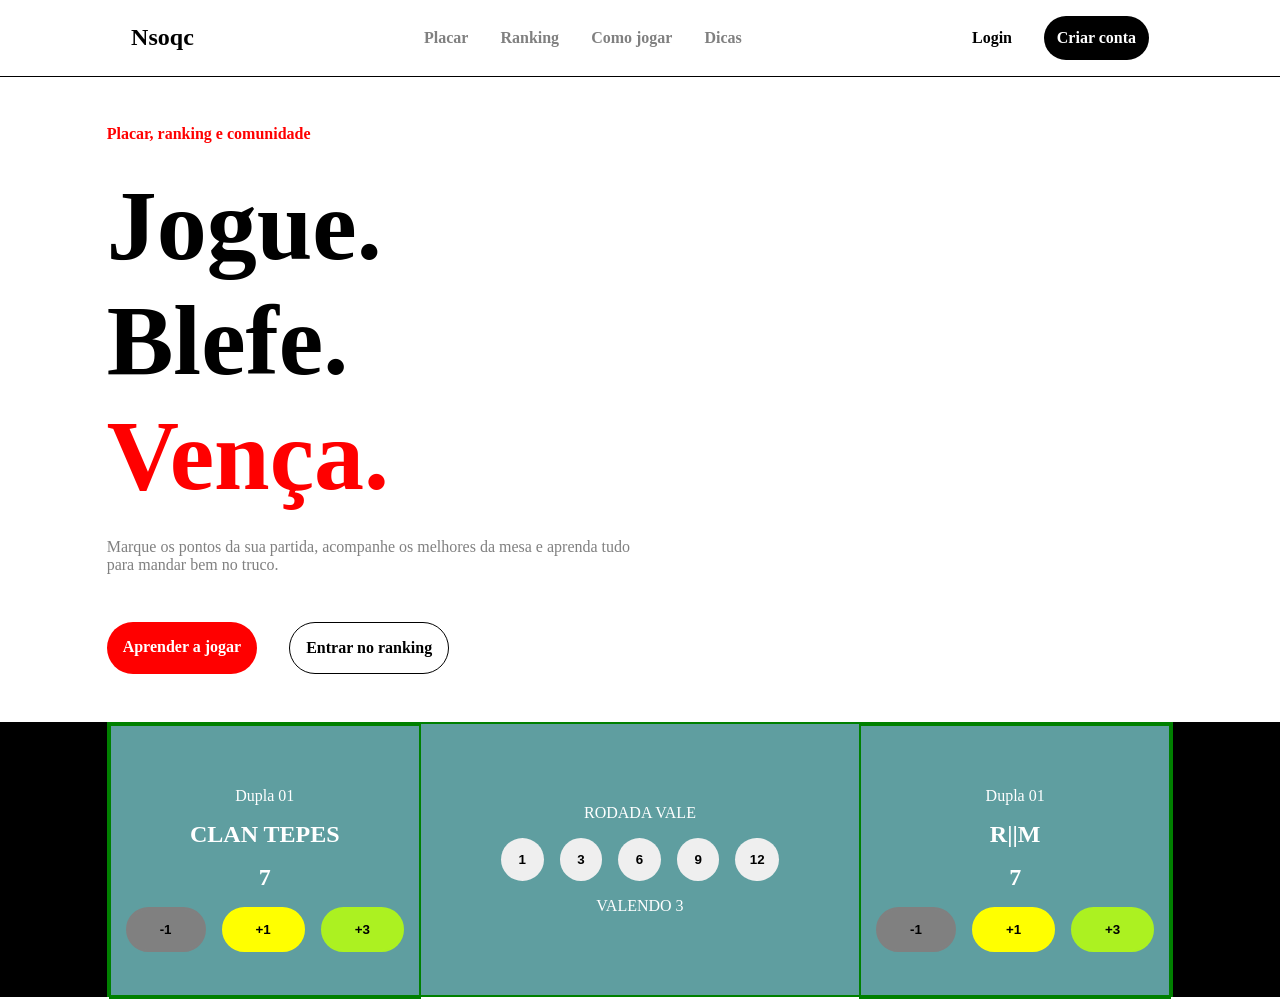
==== SIte/index.html @ 5f0de97d "Começo da criação do placar" ====
<!DOCTYPE html>
<html lang="ptBR">
<head>
    <meta charset="UTF-8">
    <meta name="viewport" content="width=device-width, initial-scale=1.0">
    <link rel="stylesheet" href="./style.css">
    <title>Nsoqc</title>
</head>
<body>
    
    <header>
        <div id="logoNome">
            <img src="" alt="">
            <h2>Nsoqc</h4>
        </div>

        
        <nav id="navbar">
            <a href="">Placar</a>
            <a href="">Ranking</a>
            <a href="">Como jogar</a>
            <a href="">Dicas</a>
         </nav>
        

        <div id="botao">
            <a id='login' href="">Login</a>
            <a id='cadastrase'href="">Criar conta</a>

        </div>


    </header>

    <main>

        <section id="inicio">

            <div id="inicio_card">

                <p id="blefa"> Placar, ranking e comunidade</p>
                <h1>Jogue. <br>
                Blefe. <span>Vença.</span> </h1>
                <p id="texto_inicio">Marque os pontos da sua partida, acompanhe os melhores da mesa e aprenda tudo para mandar bem no truco.</p>
                
            </div>

            <div id="botao_inicio">

                <a href="" id="apreda">Aprender a jogar</a>
                <a href="" id="entrar">Entrar no ranking</a>

            </div>

        </section>

        <section id="placar">

            <div id="placar_placar">

                <div class="card"> 

                    <img src="" alt="">
                    <p>Dupla 01</p>
                    <h1>CLAN TEPES</h1>
                    <h1>7</h1>
                    <div class="placar_botao">
                        <button class="menosUm">-1</button>
                        <button class="maisUm">+1</button>
                        <button class="truco">+3</button> 
                    </div>
                </div>

                <div id="rodada">

                    <p>RODADA VALE</p>

                    <div id="valendo" class="placar_botao">

                        <button class="valendo">1</button>
                        <button class="valendo">3</button>
                        <button class="valendo">6</button>
                        <button class="valendo">9</button>
                        <button id="doze">12</button>
                    </div>

                    <p>VALENDO 3</p> 
                    <!-- tem que mudar dinamicamente -->
                </div>


                <div class="card">
                    <img src="" alt="">
                    <p>Dupla 01</p>
                    <h1>R||M</h1>
                    <h1>7</h1>
                    <div class="placar_botao">
                        <button class="menosUm">-1</button>
                        <button class="maisUm">+1</button>
                        <button class="truco">+3</button> 
                        <!-- muda com forme o valor da partida -->
                    </div>
                </div>

            </div>

        </section>

    </main>

</body>
</html>
---- SIte/style.css ----
*{
    margin: 0;
    padding: 0;
    text-decoration: none;
    border: none;
}

body{
    display: grid;
    grid-template-columns: 0.2fr 2fr 0.2fr;
    grid-template-rows: auto; 
}

header{
    box-sizing: border-box;
    border-bottom: 1px solid #000000;
    display: flex;
    align-items: center;
    justify-content: space-around;
    padding: 1pc;
    grid-column: 1/4;
    grid-row: 1;
    margin-bottom: 3pc;

}

#logoNome{
    display: flex;
    align-items: center;
}

#navbar{
    display: flex;
    align-items: center;
    gap: 2pc;
}

#navbar a{
    text-decoration: none;
    color: grey;
    font-weight: bold;

}

#navbar a::placeholder{
    text-decoration: none;
    color: red;
    font-weight: bold;

}

#botao{
    display: flex;
    align-items: center;
    gap: 2pc;
}

#login{
    font-weight: bold;
    text-decoration: none;
    color: black;
}

#cadastrase{
    background-color: black;
    text-decoration: none;
    color: white;
    font-weight: bold;
    padding: 0.8pc;
    border-radius: 2pc;
}





main{
    grid-column: 1/4;
    display: grid;
    grid-template-columns: 0.2fr 2fr 0.2fr;
    grid-template-rows: auto; 
}

#inicio{
    grid-column: 2;
    display: grid;
    grid-template-columns: 1fr 1fr;
}

#blefa{

    color: red;
    font-weight: bold;

}
#inicio_card{
    display: flex;
    flex-direction: column;
    gap: 25px;
    grid-column: 1;
}
#inicio_card h1{
    font-size: 100px;
}

#inicio_card span{
    color: red;
}

#texto_inicio{
    color: grey;
}



#botao_inicio{
    margin-top: 3pc;
    display: flex;
    gap: 2pc;
    grid-column: 1;
}
#apreda{

    background-color: red;
    color: white;
    padding: 1pc;
    border-radius: 2pc;
    font-weight: bold;
}

#entrar{
    color: #000000;
    padding: 1pc;
    border-radius: 2pc;
    font-weight: bold;
    border: 1px solid #000000;
}







#placar{
    background-color: #000000;
    grid-column: 1/4;
    color: white;
    margin-top: 3pc;
    display: grid;
    grid-template-columns: 0.2fr 2fr 0.2fr;
    grid-template-rows: auto; 

}

#placar_placar{
    grid-column: 2;
    background-color:cadetblue;
    display: flex;

    border: 2px solid green;

}

.card{
    width: 100%;
    height: 100%;

    display: flex;
    flex-direction: column;
    align-items: center;
    justify-content: center;
    gap: 1pc;

    border: 2px solid green;

   
}

#rodada{

    margin: 5pc;
    display: flex;
    flex-direction: column;
    align-items: center;
    gap: 1pc;

}   
.valendo{
    padding: 0.7pc 1.1pc;
    border-radius: 3pc;
}
#doze{
     padding: 0.9pc 0.9pc;
     border-radius: 3pc;
}



.placar_botao button{
    cursor: pointer;
    font-weight: bold;

}
.placar_botao{
    display: flex;
    gap: 1pc;
}
.menosUm{
    padding: 0.8pc 2pc;
    border: 2px solid grey;
    background-color: grey;
    border-radius: 2pc;
    cursor: pointer;
}

.maisUm{
    padding: 0.8pc 2pc;
    border: 2px solid yellow;
    background-color: yellow;
    border-radius: 2pc;
    cursor: pointer;
}
.truco{
    padding: 0.8pc 2pc;
    border: 2px solid rgb(172, 241, 33);
    background-color: rgb(172, 241, 33);
    border-radius: 2pc;
    cursor: pointer;
}
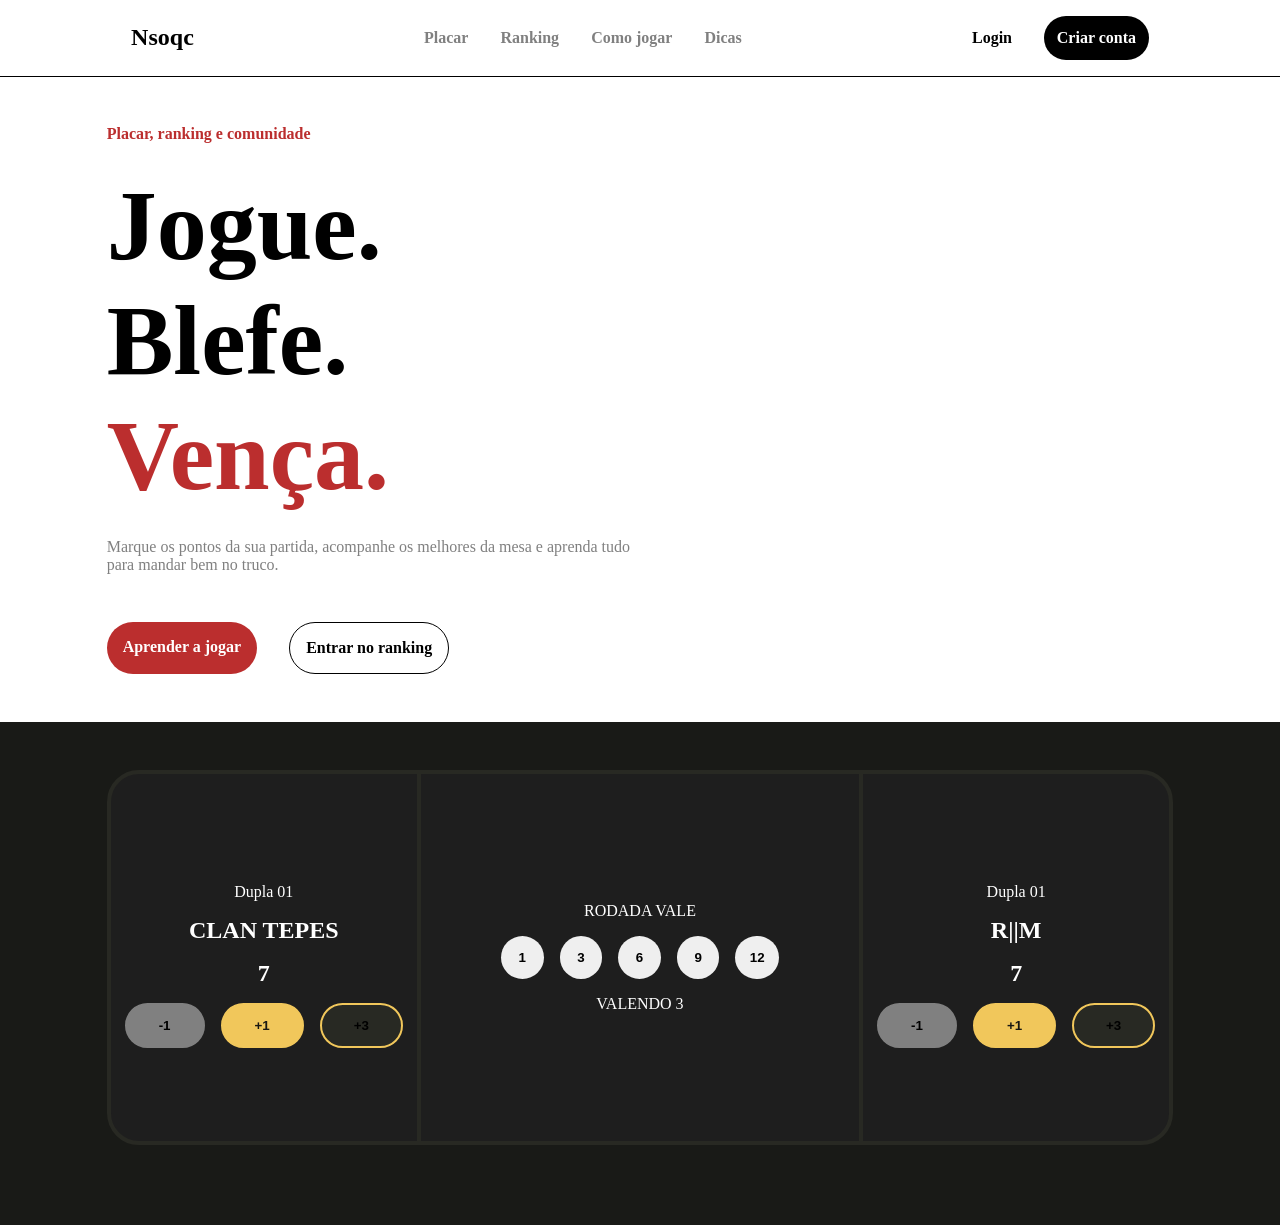
==== commit f5747f97: "Atualização das cores do placar" ====
--- a/SIte/index.html
+++ b/SIte/index.html
@@ -58,7 +58,7 @@
 
             <div id="placar_placar">
 
-                <div class="card"> 
+                <div class="card" id="borda_direita"> 
 
                     <img src="" alt="">
                     <p>Dupla 01</p>
@@ -89,7 +89,7 @@
                 </div>
 
 
-                <div class="card">
+                <div class="card" id="borda_esquerda">
                     <img src="" alt="">
                     <p>Dupla 01</p>
                     <h1>R||M</h1>
--- a/SIte/style.css
+++ b/SIte/style.css
@@ -1,3 +1,44 @@
+/* CORES
+
+
+#1B1B1B fundo do placar
+#1E1E1E fundo 2
+RGB: (226, 179, 63) amarelo
+#bb2e2e vermelho
+
+#E2B33F amarelo escuto 
+(235, 190, 80) borda 
+
+
+Paleta completa
+Cor	RGB	Uso
+#f2eee4	rgb(242, 238, 228)	Fundo principal, cabeçalho e seção de dicas
+#bb2e2e	rgb(187, 46, 46)	Vermelho principal da marca, CTAs, títulos de apoio, destaques, ícones e bloco das manilhas
+#791f1f	rgb(121, 31, 31)	Bordas e sombras escuras dos botões vermelhos e carta da marca
+#e74c3c	rgb(231, 76, 60)	Naipe vermelho no placar
+
+#f1c75b	rgb(241, 199, 91)	Amarelo principal: botão +1, rodada ativa, selos, ícones e links de destaque
+#ffda73	rgb(255, 218, 115)	Hover do botão amarelo +1
+#191812	rgb(25, 24, 18)	Texto escuro do botão amarelo +1
+
+#1b1a17	rgb(27, 26, 23)	Texto principal, botões escuros, carta preta e painel autenticado
+
+#191a17	rgb(25, 26, 23)	Fundo da seção do placar e rodapé
+#22231f	rgb(34, 35, 31)	Fundo interno do painel do placar
+
+#282923	rgb(40, 41, 35)	Carta escura da marca sobre fundos escuros
+#12120f	rgb(18, 18, 15)	Overlay do modal de autenticação, usado com 75% de opacidade
+#0b0d0a	rgb(11, 13, 10)	Fundo raiz da página
+#f8f5ed	rgb(248, 245, 237)	Modal, tabela do ranking, cards de dicas e carta clara da marca
+#eee9de	rgb(238, 233, 222)	Cards da seção “Como jogar”
+#eadccf	rgb(234, 220, 207)	Aviso do ranking para visitantes
+#ded6c5	rgb(222, 214, 197)	Fundo da seção “Como jogar”
+#ffffff	rgb(255, 255, 255)	Textos sobre fundos escuros, bordas das cartas e superfícies translúcidas
+#000000	rgb(0, 0, 0)	Textos/bordas translúcidos, sombras e textura pontilhada do hero
+transparent	—	Espaço transparente da textura radial do hero
+*/
+
+
 *{
     margin: 0;
     padding: 0;
@@ -89,7 +130,7 @@
 
 #blefa{
 
-    color: red;
+    color: #bb2e2e;
     font-weight: bold;
 
 }
@@ -104,7 +145,7 @@
 }
 
 #inicio_card span{
-    color: red;
+    color: #bb2e2e;
 }
 
 #texto_inicio{
@@ -121,7 +162,7 @@
 }
 #apreda{
 
-    background-color: red;
+    background-color: #bb2e2e;
     color: white;
     padding: 1pc;
     border-radius: 2pc;
@@ -143,7 +184,7 @@
 
 
 #placar{
-    background-color: #000000;
+    background-color: #191a17;
     grid-column: 1/4;
     color: white;
     margin-top: 3pc;
@@ -155,16 +196,19 @@
 
 #placar_placar{
     grid-column: 2;
-    background-color:cadetblue;
-    display: flex;
-
-    border: 2px solid green;
+    background-color:#1E1E1E;
+    display: flex;
+
+    margin: 3pc 0 5pc 0;
+
+    border: 4px solid #282923;
+    border-radius: 2pc;
 
 }
 
 .card{
     width: 100%;
-    height: 100%;
+    padding: 3pc 0;
 
     display: flex;
     flex-direction: column;
@@ -172,9 +216,18 @@
     justify-content: center;
     gap: 1pc;
 
-    border: 2px solid green;
-
-   
+
+    
+}
+#borda_esquerda{
+    border-left: 4px solid #282923;
+    
+
+}
+#borda_direita{
+    border-right: 4px solid #282923;
+
+
 }
 
 #rodada{
@@ -184,6 +237,7 @@
     flex-direction: column;
     align-items: center;
     gap: 1pc;
+    padding: 3pc 0;
 
 }   
 .valendo{
@@ -216,15 +270,17 @@
 
 .maisUm{
     padding: 0.8pc 2pc;
-    border: 2px solid yellow;
-    background-color: yellow;
-    border-radius: 2pc;
-    cursor: pointer;
+    border: 2px solid #f1c75b;
+    background-color: #f1c75b;
+    border-radius: 2pc;
+    cursor: pointer;
+    color: #191812;
 }
 .truco{
     padding: 0.8pc 2pc;
-    border: 2px solid rgb(172, 241, 33);
-    background-color: rgb(172, 241, 33);
-    border-radius: 2pc;
-    cursor: pointer;
+    border: 2px solid #f1c75b;
+    background-color: #282923;
+    border-radius: 2pc;
+    cursor: pointer;
+
 }
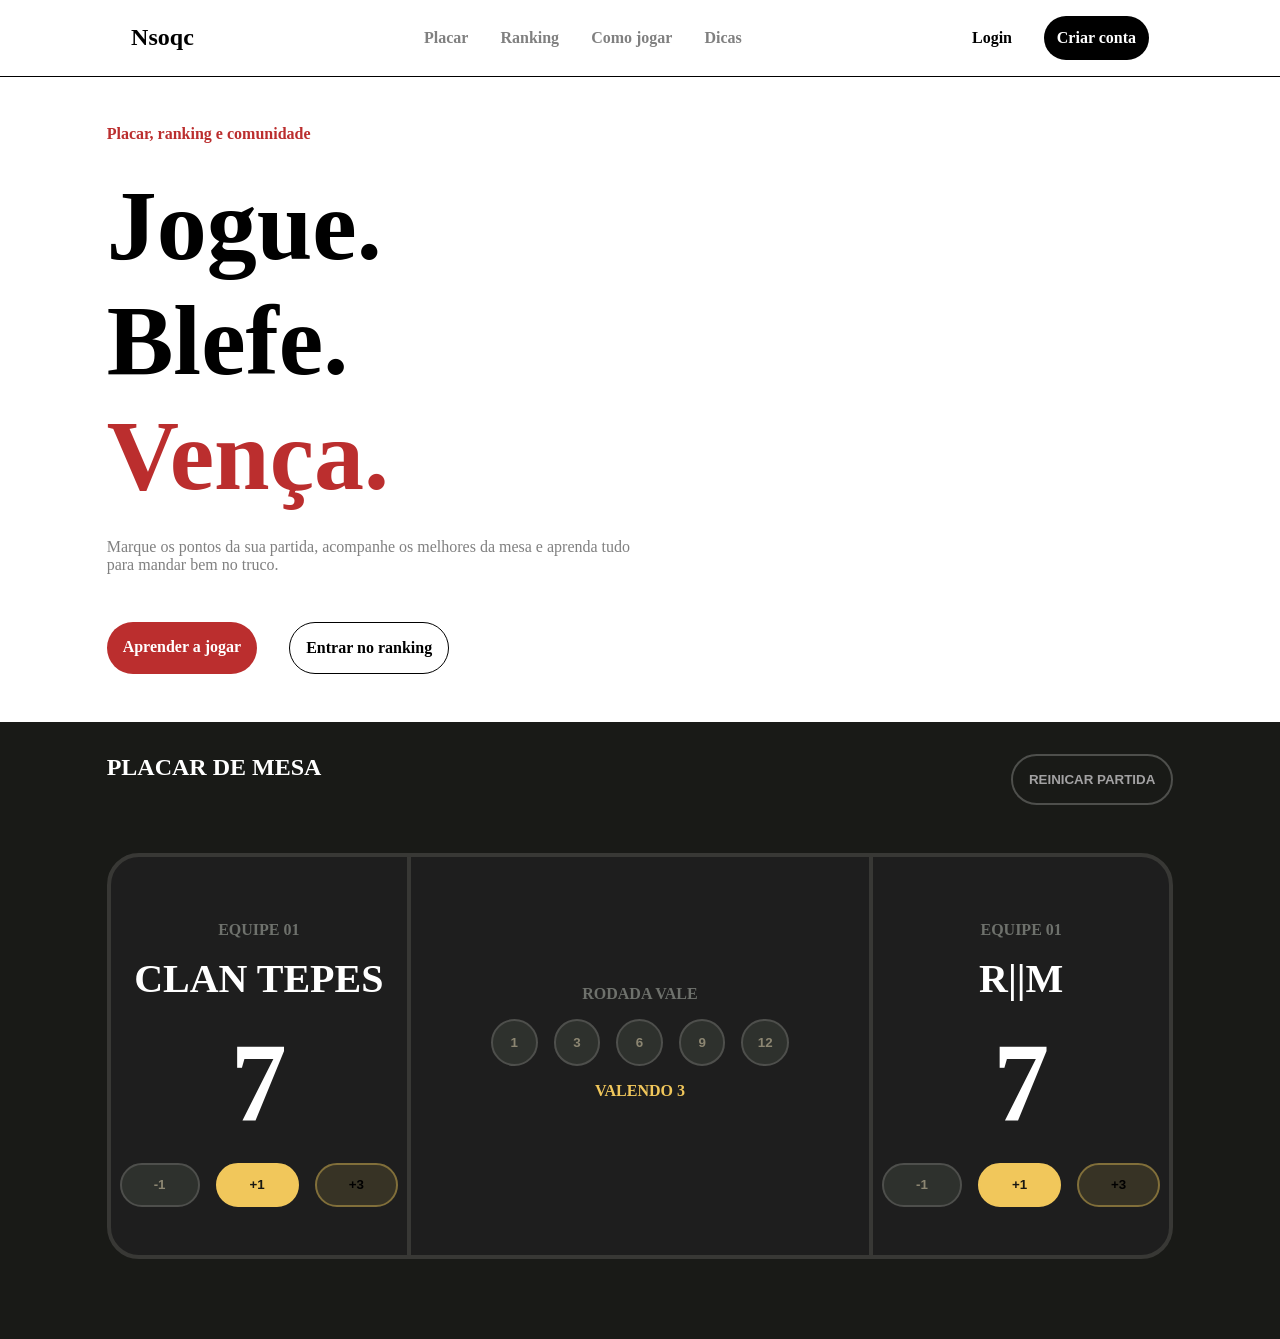
==== commit c2d7e1f4: "Atualização - placar, var cores" ====
--- a/SIte/index.html
+++ b/SIte/index.html
@@ -56,14 +56,18 @@
 
         <section id="placar">
 
+            <div id="titulo_placar">
+                <h1>PLACAR DE MESA</h1>
+                <button>REINICAR PARTIDA</button>
+            </div>
             <div id="placar_placar">
 
                 <div class="card" id="borda_direita"> 
 
                     <img src="" alt="">
-                    <p>Dupla 01</p>
-                    <h1>CLAN TEPES</h1>
-                    <h1>7</h1>
+                    <p class="dupla">EQUIPE 01</p>
+                    <h1 class="nome_equipe">CLAN TEPES</h1>
+                    <h1 class="ponto">7</h1>
                     <div class="placar_botao">
                         <button class="menosUm">-1</button>
                         <button class="maisUm">+1</button>
@@ -73,7 +77,7 @@
 
                 <div id="rodada">
 
-                    <p>RODADA VALE</p>
+                    <p class="dupla"> RODADA VALE</p>
 
                     <div id="valendo" class="placar_botao">
 
@@ -84,16 +88,16 @@
                         <button id="doze">12</button>
                     </div>
 
-                    <p>VALENDO 3</p> 
+                    <p class="partida_valendo">VALENDO 3</p> 
                     <!-- tem que mudar dinamicamente -->
                 </div>
 
 
                 <div class="card" id="borda_esquerda">
                     <img src="" alt="">
-                    <p>Dupla 01</p>
-                    <h1>R||M</h1>
-                    <h1>7</h1>
+                    <p class="dupla">EQUIPE 01</p>
+                    <h1 class="nome_equipe">R||M</h1>
+                    <h1 class="ponto">7</h1>
                     <div class="placar_botao">
                         <button class="menosUm">-1</button>
                         <button class="maisUm">+1</button>
--- a/SIte/style.css
+++ b/SIte/style.css
@@ -37,13 +37,27 @@
 #000000	rgb(0, 0, 0)	Textos/bordas translúcidos, sombras e textura pontilhada do hero
 transparent	—	Espaço transparente da textura radial do hero
 */
-
+:root{
+    --preto: #000000;
+    --vermelho :#bb2e2e ;
+    --amarelo: #f1c75b; 
+    --borda_placar: #383835;
+
+    --bt_menosUm: #2e312d;
+    --borda_btMeno: #4e4f4c;
+    --botao_truco:  #373325; 
+    --borda_bttruco: #816f3a;
+    --cor_bt: #8c8672;
+
+    --cor_subTitulo: #6e716c;
+}
 
 *{
     margin: 0;
     padding: 0;
     text-decoration: none;
     border: none;
+    
 }
 
 body{
@@ -51,10 +65,13 @@
     grid-template-columns: 0.2fr 2fr 0.2fr;
     grid-template-rows: auto; 
 }
+button{
+    cursor: pointer;
+}
 
 header{
     box-sizing: border-box;
-    border-bottom: 1px solid #000000;
+    border-bottom: 1px solid var(--preto);
     display: flex;
     align-items: center;
     justify-content: space-around;
@@ -85,7 +102,7 @@
 
 #navbar a::placeholder{
     text-decoration: none;
-    color: red;
+    color: var(--vermelho);
     font-weight: bold;
 
 }
@@ -99,11 +116,11 @@
 #login{
     font-weight: bold;
     text-decoration: none;
-    color: black;
+    color: var(--preto);
 }
 
 #cadastrase{
-    background-color: black;
+    background-color: var(--preto);
     text-decoration: none;
     color: white;
     font-weight: bold;
@@ -130,7 +147,7 @@
 
 #blefa{
 
-    color: #bb2e2e;
+    color: var(--vermelho);
     font-weight: bold;
 
 }
@@ -145,7 +162,7 @@
 }
 
 #inicio_card span{
-    color: #bb2e2e;
+    color: var(--vermelho);
 }
 
 #texto_inicio{
@@ -162,7 +179,7 @@
 }
 #apreda{
 
-    background-color: #bb2e2e;
+    background-color: var(--vermelho);
     color: white;
     padding: 1pc;
     border-radius: 2pc;
@@ -170,13 +187,12 @@
 }
 
 #entrar{
-    color: #000000;
+    color: var(--preto);
     padding: 1pc;
     border-radius: 2pc;
     font-weight: bold;
-    border: 1px solid #000000;
-}
-
+    border: 1px solid var(--preto);
+}
 
 
 
@@ -191,7 +207,22 @@
     display: grid;
     grid-template-columns: 0.2fr 2fr 0.2fr;
     grid-template-rows: auto; 
-
+    
+}
+#titulo_placar{
+    grid-column: 2;
+    display: flex;
+    justify-content: space-between;
+    margin-top: 2pc;
+
+}
+#titulo_placar button{
+    background-color: #191a17;
+    border: 2px solid var(--borda_btMeno);
+    color: #a3a2a3;
+    font-weight: bold;
+    padding:  1pc;
+    border-radius: 2pc;
 }
 
 #placar_placar{
@@ -201,7 +232,7 @@
 
     margin: 3pc 0 5pc 0;
 
-    border: 4px solid #282923;
+    border: 4px solid var(--borda_placar);
     border-radius: 2pc;
 
 }
@@ -220,12 +251,12 @@
     
 }
 #borda_esquerda{
-    border-left: 4px solid #282923;
+    border-left: 4px solid var(--borda_placar);
     
 
 }
 #borda_direita{
-    border-right: 4px solid #282923;
+    border-right: 4px solid var(--borda_placar);
 
 
 }
@@ -243,6 +274,13 @@
 .valendo{
     padding: 0.7pc 1.1pc;
     border-radius: 3pc;
+
+
+}
+#valendo button{
+    background-color: var(--bt_menosUm);
+    border: 2px solid var(--borda_btMeno);
+    color: var(--cor_bt);
 }
 #doze{
      padding: 0.9pc 0.9pc;
@@ -252,7 +290,6 @@
 
 
 .placar_botao button{
-    cursor: pointer;
     font-weight: bold;
 
 }
@@ -262,25 +299,41 @@
 }
 .menosUm{
     padding: 0.8pc 2pc;
-    border: 2px solid grey;
-    background-color: grey;
-    border-radius: 2pc;
-    cursor: pointer;
+    border: 2px solid var(--borda_btMeno);
+    background-color: var(--bt_menosUm);
+    border-radius: 2pc;
+    color: var(--cor_bt);
+    font-weight: bold;
 }
 
 .maisUm{
     padding: 0.8pc 2pc;
-    border: 2px solid #f1c75b;
-    background-color: #f1c75b;
-    border-radius: 2pc;
-    cursor: pointer;
+    border: 2px solid var(--amarelo);
+    background-color: var(--amarelo);
+    border-radius: 2pc;
     color: #191812;
 }
 .truco{
     padding: 0.8pc 2pc;
-    border: 2px solid #f1c75b;
-    background-color: #282923;
-    border-radius: 2pc;
-    cursor: pointer;
-
+    border: 2px solid var(--borda_bttruco);
+    background-color: var(--botao_truco);
+    border-radius: 2pc;
+    color: var();
+}
+
+.dupla{
+    color: var(--cor_subTitulo);
+    font-weight: bold;
+}
+.nome_equipe{
+    font-size: 2.5pc;
+}
+.ponto{
+    font-size: 7pc;
+
+}
+
+.partida_valendo{
+    color: var(--amarelo);
+    font-weight: bold;
 }
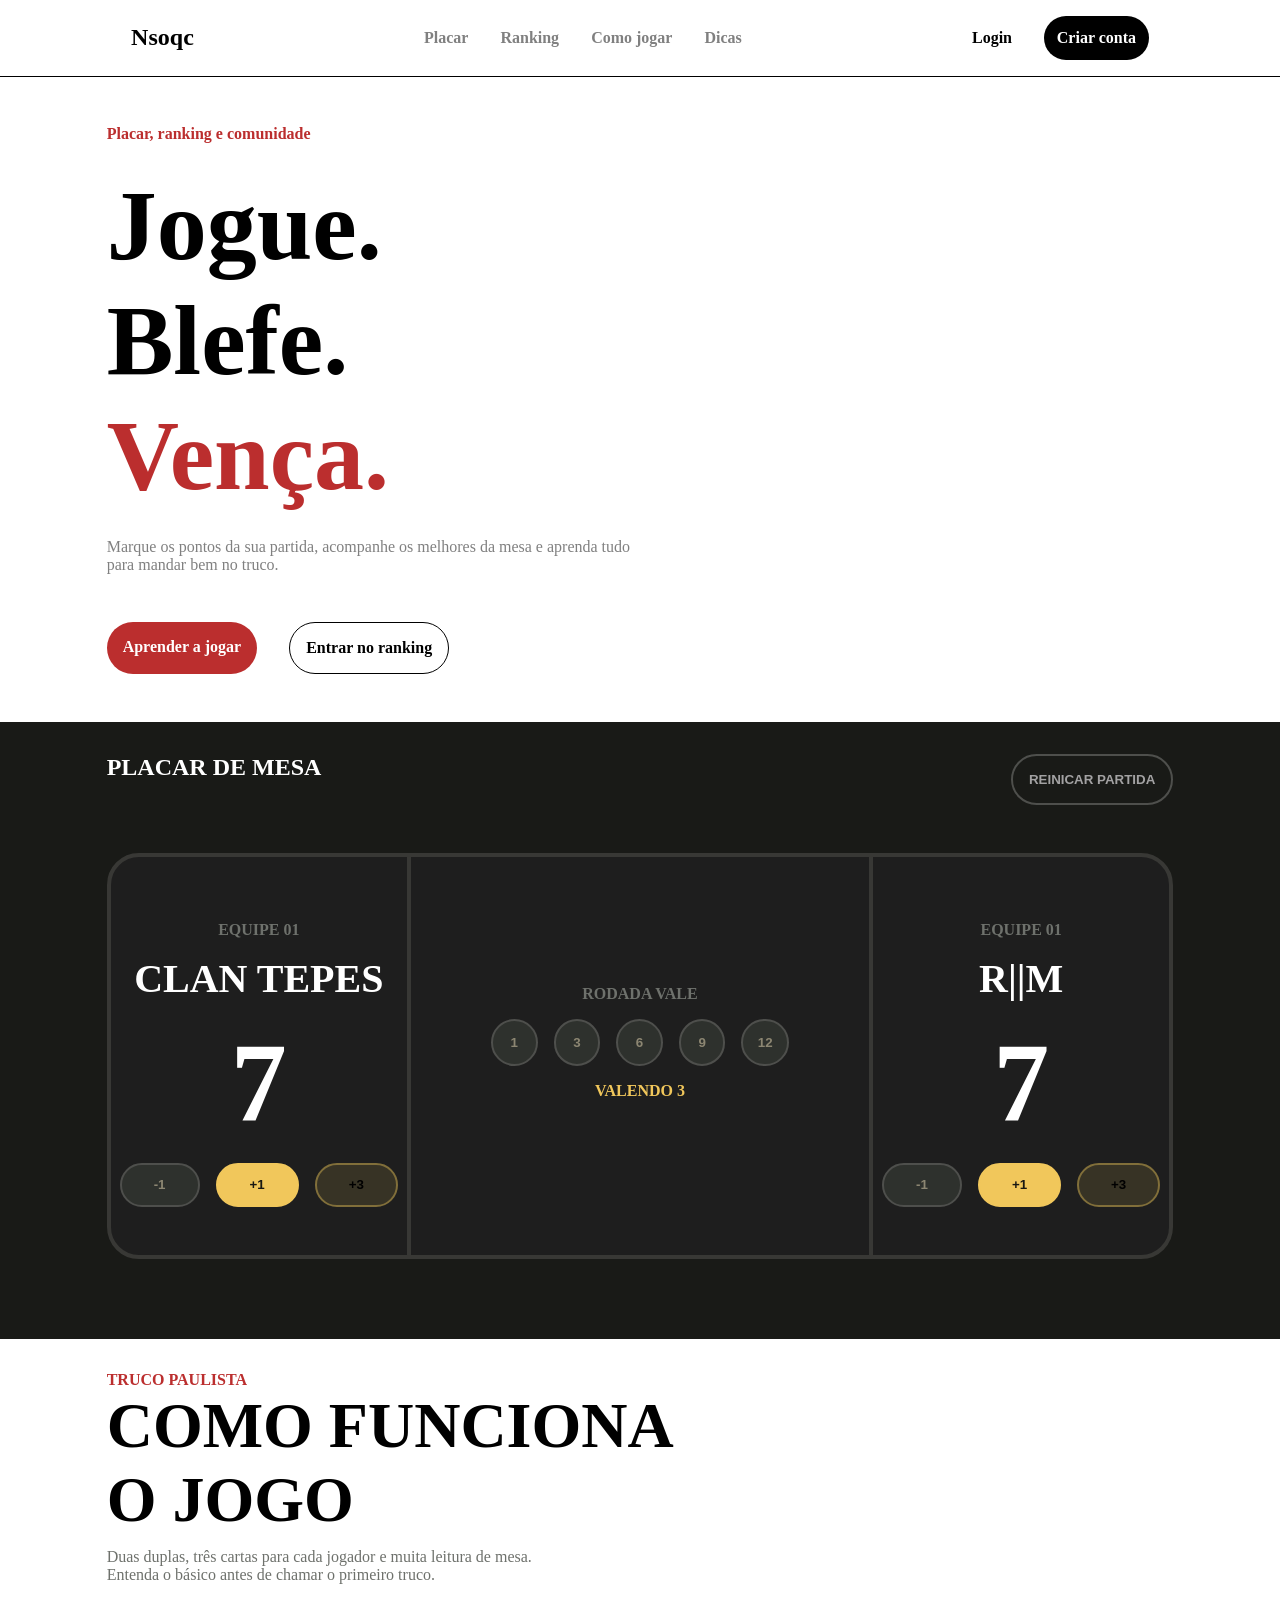
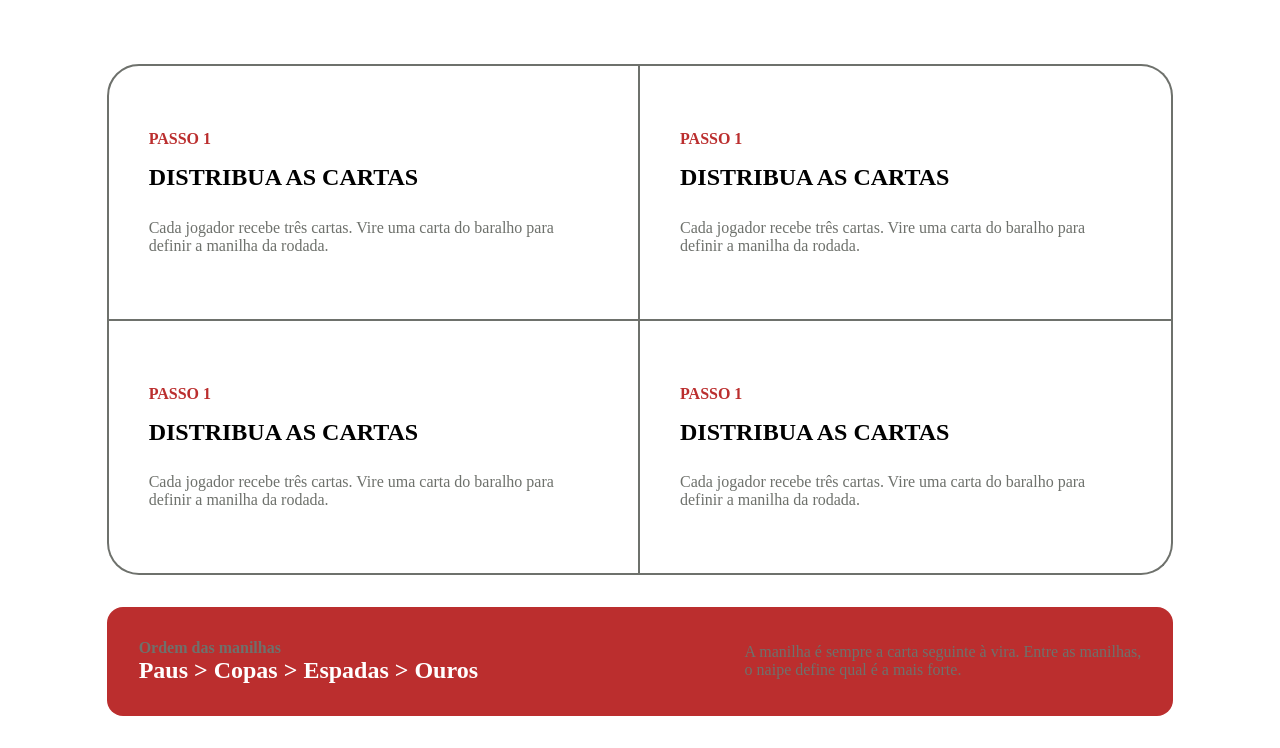
==== commit 0e2baa7f: "Criação - como jogar" ====
--- a/SIte/index.html
+++ b/SIte/index.html
@@ -110,6 +110,51 @@
 
         </section>
 
+        <section id="comoJogar">
+
+            <div id="titulo_jogar">
+
+                <p id="p_jogar">TRUCO PAULISTA</p>
+                <h1>COMO FUNCIONA<br> O JOGO</h1>
+                <p class="p_descricao">Duas duplas, três cartas para cada jogador e muita leitura de mesa. <br>Entenda o básico antes de chamar o primeiro truco.</p>
+            </div>
+
+            <div id="cards_jogar">
+
+                <div class="cards_como" id="card_lt">
+                    <p class="passo">PASSO 1</p>
+                    <h2>DISTRIBUA AS CARTAS</h2>
+                    <p class="p_descricao">Cada jogador recebe três cartas. Vire uma carta do baralho para definir a manilha da rodada.</p>
+                </div>
+                <div class="cards_como" id="card_rt">
+                    <p class="passo">PASSO 1</p>
+                    <h2>DISTRIBUA AS CARTAS</h2>
+                    <p class="p_descricao">Cada jogador recebe três cartas. Vire uma carta do baralho para definir a manilha da rodada.</p>
+                </div>
+                <div class="cards_como" id="card_lb">
+                    <p class="passo">PASSO 1</p>
+                    <h2>DISTRIBUA AS CARTAS</h2>
+                    <p class="p_descricao">Cada jogador recebe três cartas. Vire uma carta do baralho para definir a manilha da rodada.</p>
+                </div>
+                <div class="cards_como" id="card_rb">
+                    <p class="passo">PASSO 1</p>
+                    <h2>DISTRIBUA AS CARTAS</h2>
+                    <p class="p_descricao">Cada jogador recebe três cartas. Vire uma carta do baralho para definir a manilha da rodada.</p>
+                </div>
+
+            </div>
+
+            <div id="nipes">
+                <div id="order_nipes">
+                    <p>Ordem das manilhas</p>
+                    <h1>Paus > Copas > Espadas > Ouros</h1>
+                </div>
+
+                <p>A manilha é sempre a carta seguinte à vira. Entre as manilhas,<br> o naipe define qual é a mais forte.</p>
+            </div>
+
+        </section>
+
     </main>
 
 </body>
--- a/SIte/style.css
+++ b/SIte/style.css
@@ -336,4 +336,96 @@
 .partida_valendo{
     color: var(--amarelo);
     font-weight: bold;
+}
+
+
+
+
+
+
+
+/* 
+#comoJogar{
+    background-color: #ded6c5;
+} */
+
+#comoJogar{
+    grid-column: 2;
+    margin-top: 2pc;
+}
+
+#titulo_jogar {
+    margin-bottom: 5pc;
+}
+#titulo_jogar h1{
+    font-size: 4pc;
+}
+#p_jogar{
+    color: var(--vermelho);
+    font-weight: bold;
+}
+.p_descricao{
+    color: var(--cor_subTitulo);
+    margin-top: 0.7pc;
+}
+
+
+#cards_jogar{
+    display: grid;
+    grid-template-columns: 1fr 1fr;
+}
+.cards_como{
+
+    padding: 4pc 2.5pc;
+    display: flex;
+    flex-direction: column;
+    gap: 1pc;
+}
+#card_lt{
+    border: 2px solid var(--cor_subTitulo);
+    border-top-left-radius: 2pc;
+}
+#card_lb{
+    border: 2px solid  var(--cor_subTitulo);
+    border-top: none;
+    border-bottom-left-radius: 2pc;
+    
+}
+
+#card_rt{
+    border: 2px solid var(--cor_subTitulo);
+    border-left: none;
+    border-top-right-radius: 2pc;
+}
+#card_rb{
+    border: 2px solid  var(--cor_subTitulo);
+    border-top: none;
+    border-left: none;
+    border-bottom-right-radius: 2pc;
+}
+.passo{
+    color: var(--vermelho);
+    font-weight: bold;
+}
+
+#nipes{
+    background-color: var(--vermelho);
+    margin: 2pc 0;
+    padding: 2pc;
+    display: flex;
+    justify-content: space-between;
+    align-items: center;
+    border-radius: 1pc;
+}
+#nipes p{
+    color: var(--cor_subTitulo);
+}
+
+#order_nipes p{
+    font-weight: bold;
+    color: var(--cor_subTitulo);
+}
+
+#order_nipes h1{
+    color: white;
 }
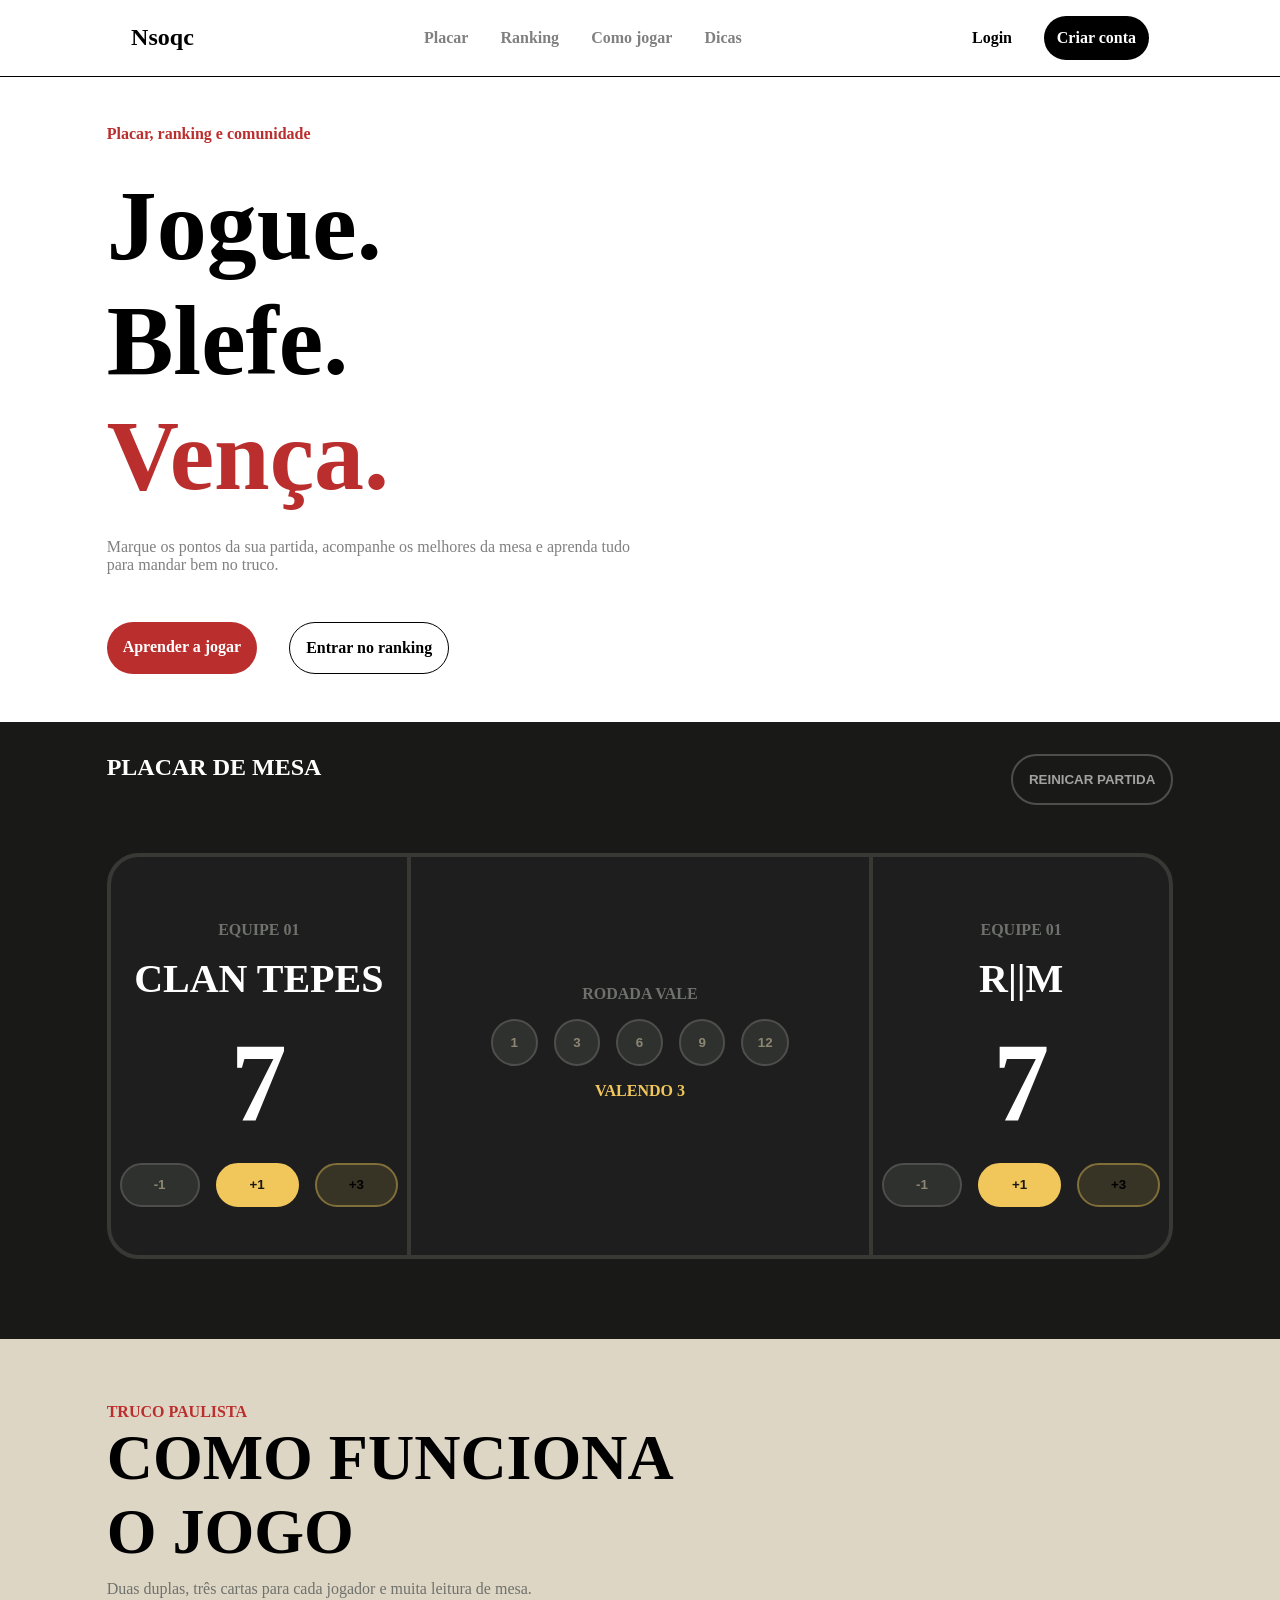
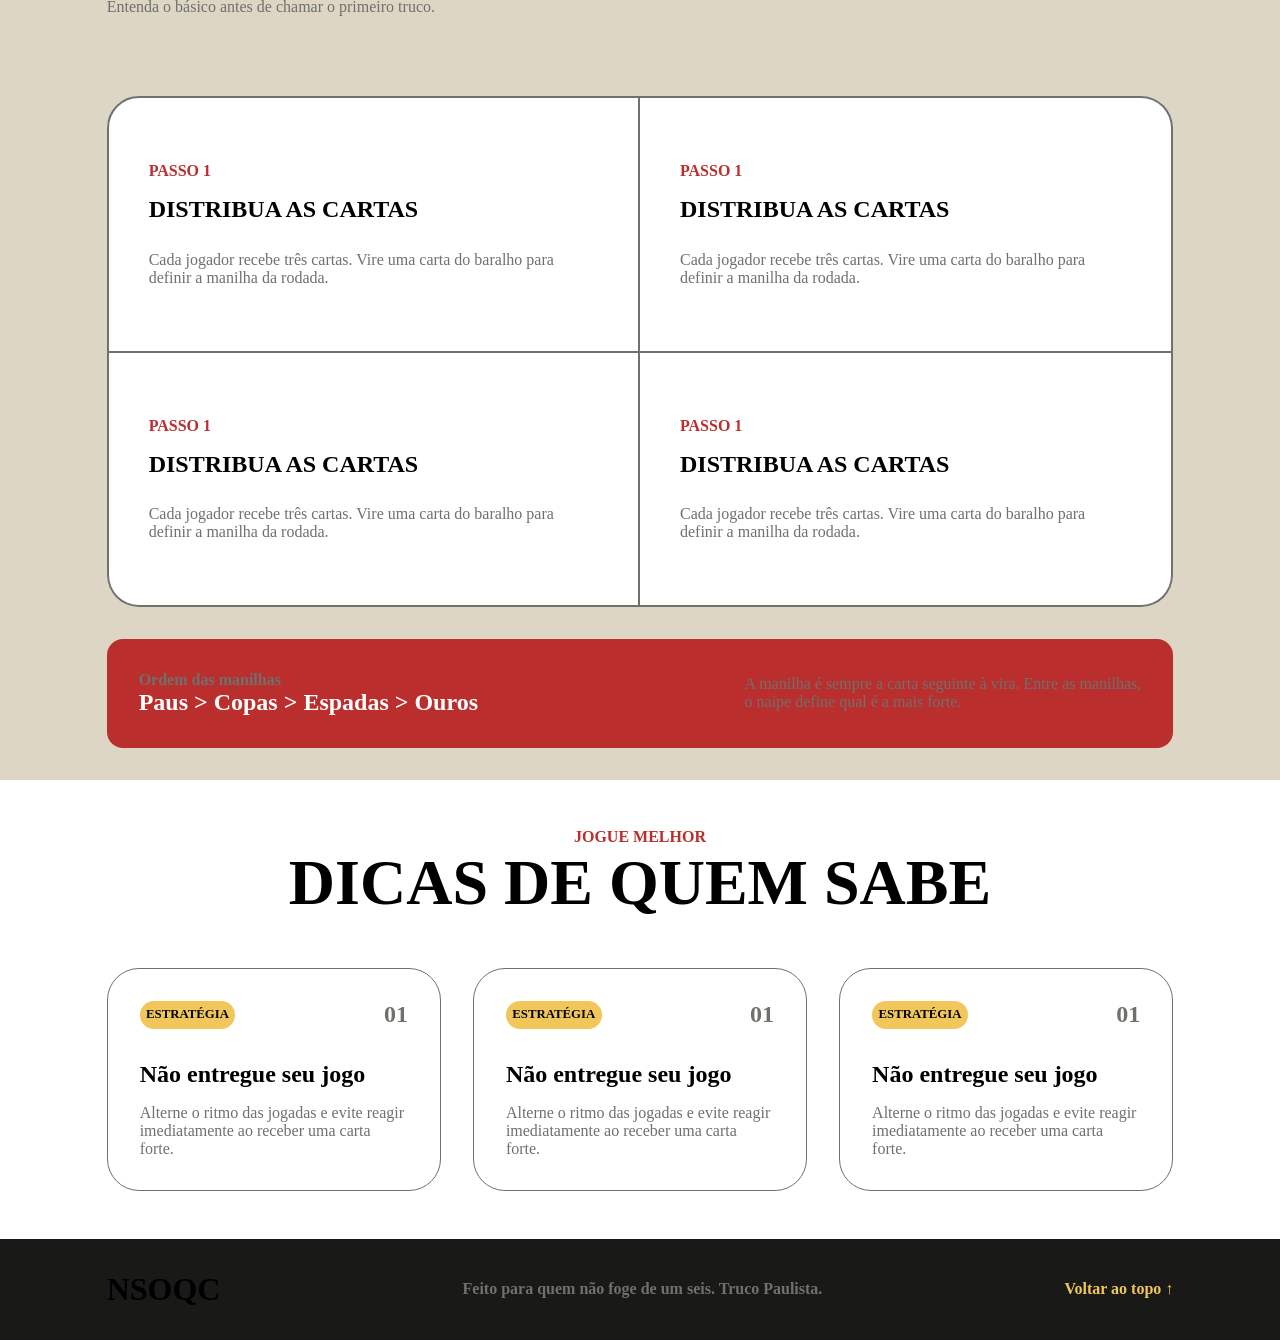
==== commit a4e9592c: "Criação - dicas e footer" ====
--- a/SIte/index.html
+++ b/SIte/index.html
@@ -110,6 +110,7 @@
 
         </section>
 
+
         <section id="comoJogar">
 
             <div id="titulo_jogar">
@@ -153,9 +154,62 @@
                 <p>A manilha é sempre a carta seguinte à vira. Entre as manilhas,<br> o naipe define qual é a mais forte.</p>
             </div>
 
-        </section>
-
+
+
+        </section>
+
+
+        <section id="dicas">
+
+            <div id="titulo_dicas">
+                <p>JOGUE MELHOR</p>
+                <h1>DICAS DE QUEM SABE</h1>
+            </div>
+
+
+            <div id="cards_dicas">
+
+                <div class="cards_dicas">
+                    <div class="cards_titulos">
+                        <p class="dicas_tag">ESTRATÉGIA</p>
+                        <h1 class="numero">01</h1>
+                    </div>
+                    <h1>Não entregue seu jogo</h1>
+                    <p class="dicas_descricao">Alterne o ritmo das jogadas e evite reagir imediatamente ao receber uma carta forte.</p>
+                </div>
+                <div class="cards_dicas">
+                    <div class="cards_titulos">
+                        <p class="dicas_tag">ESTRATÉGIA</p>
+                        <h1 class="numero">01</h1>
+                    </div>
+                    <h1>Não entregue seu jogo</h1>
+                    <p class="dicas_descricao">Alterne o ritmo das jogadas e evite reagir imediatamente ao receber uma carta forte.</p>
+                </div>
+                <div class="cards_dicas">
+                    <div class="cards_titulos">
+                        <p class="dicas_tag">ESTRATÉGIA</p>
+                        <h1 class="numero">01</h1>
+                    </div>
+                    <h1>Não entregue seu jogo</h1>
+                    <p class="dicas_descricao">Alterne o ritmo das jogadas e evite reagir imediatamente ao receber uma carta forte.</p>
+                </div>
+            </div>
+        </section>
     </main>
+
+    <footer>
+        <div id="footer_div">
+
+            
+            <h1>NSOQC</h1>
+    
+            <p id="footer_desc">Feito para quem não foge de um seis. Truco Paulista.</p>
+    
+            <p id="voltar_footer">Voltar ao topo ↑</p>
+
+        </div>
+
+    </footer>
 
 </body>
 </html>
--- a/SIte/style.css
+++ b/SIte/style.css
@@ -344,18 +344,19 @@
 
 
 
-/* 
+
 #comoJogar{
     background-color: #ded6c5;
-} */
-
-#comoJogar{
-    grid-column: 2;
-    margin-top: 2pc;
+    grid-column: 1/4;
+    display: grid;
+    grid-template-columns: 0.2fr 2fr 0.2fr;
+    grid-template-rows: auto; 
 }
 
 #titulo_jogar {
     margin-bottom: 5pc;
+    grid-column: 2;
+    padding-top: 4pc;
 }
 #titulo_jogar h1{
     font-size: 4pc;
@@ -373,6 +374,9 @@
 #cards_jogar{
     display: grid;
     grid-template-columns: 1fr 1fr;
+    grid-column: 2;
+    background-color: white;
+    border-radius: 2pc;
 }
 .cards_como{
 
@@ -416,6 +420,7 @@
     justify-content: space-between;
     align-items: center;
     border-radius: 1pc;
+    grid-column: 2;
 }
 #nipes p{
     color: var(--cor_subTitulo);
@@ -428,4 +433,91 @@
 
 #order_nipes h1{
     color: white;
-}+}
+
+
+
+
+
+#dicas{
+    grid-column: 2;
+    display: flex;
+    flex-direction: column;
+    align-items: center;
+}
+#titulo_dicas{
+    display: flex;
+    flex-direction: column;
+    align-items: center;
+    margin-top: 3pc;
+}
+#titulo_dicas p{
+    color: var(--vermelho);
+    font-weight: bold;
+}
+#titulo_dicas h1{
+    font-size: 4pc;
+}
+
+#cards_dicas{
+    display: flex;
+    gap: 2pc;
+   
+    
+}
+.cards_dicas{
+    border: 1px solid var(--cor_subTitulo);
+    border-radius: 2pc;
+    padding: 2pc;
+    display: flex;
+    flex-direction: column;
+    gap: 1pc;
+    margin: 3pc 0;
+}
+.cards_titulos{
+    display: flex;
+    justify-content: space-between;
+    align-items: center;
+    margin-bottom: 1pc;
+}
+.dicas_tag{
+    font-weight: bold;
+    background-color: var(--amarelo);
+    border-radius: 2pc;
+    padding: 0.4pc;
+    font-size: 0.8pc;
+}
+.numero{
+    color: var(--cor_subTitulo);
+}
+.dicas_descricao{
+    color: var(--cor_subTitulo);
+}
+
+
+footer{
+    grid-column: 1/4;
+    background-color: #191a17;
+    display: grid;
+    grid-template-columns: 0.2fr 2fr 0.2fr;
+    grid-template-rows: auto; 
+
+}
+
+#footer_div{
+
+    grid-column: 2;
+    display: flex;
+    justify-content: space-between;
+    padding: 2pc 0;
+    align-items: center;
+}
+#footer_desc{
+    color: var(--cor_subTitulo);
+    font-weight: bold;
+}
+#voltar_footer{
+    color: var(--amarelo);
+    font-weight: bold;
+
+} 
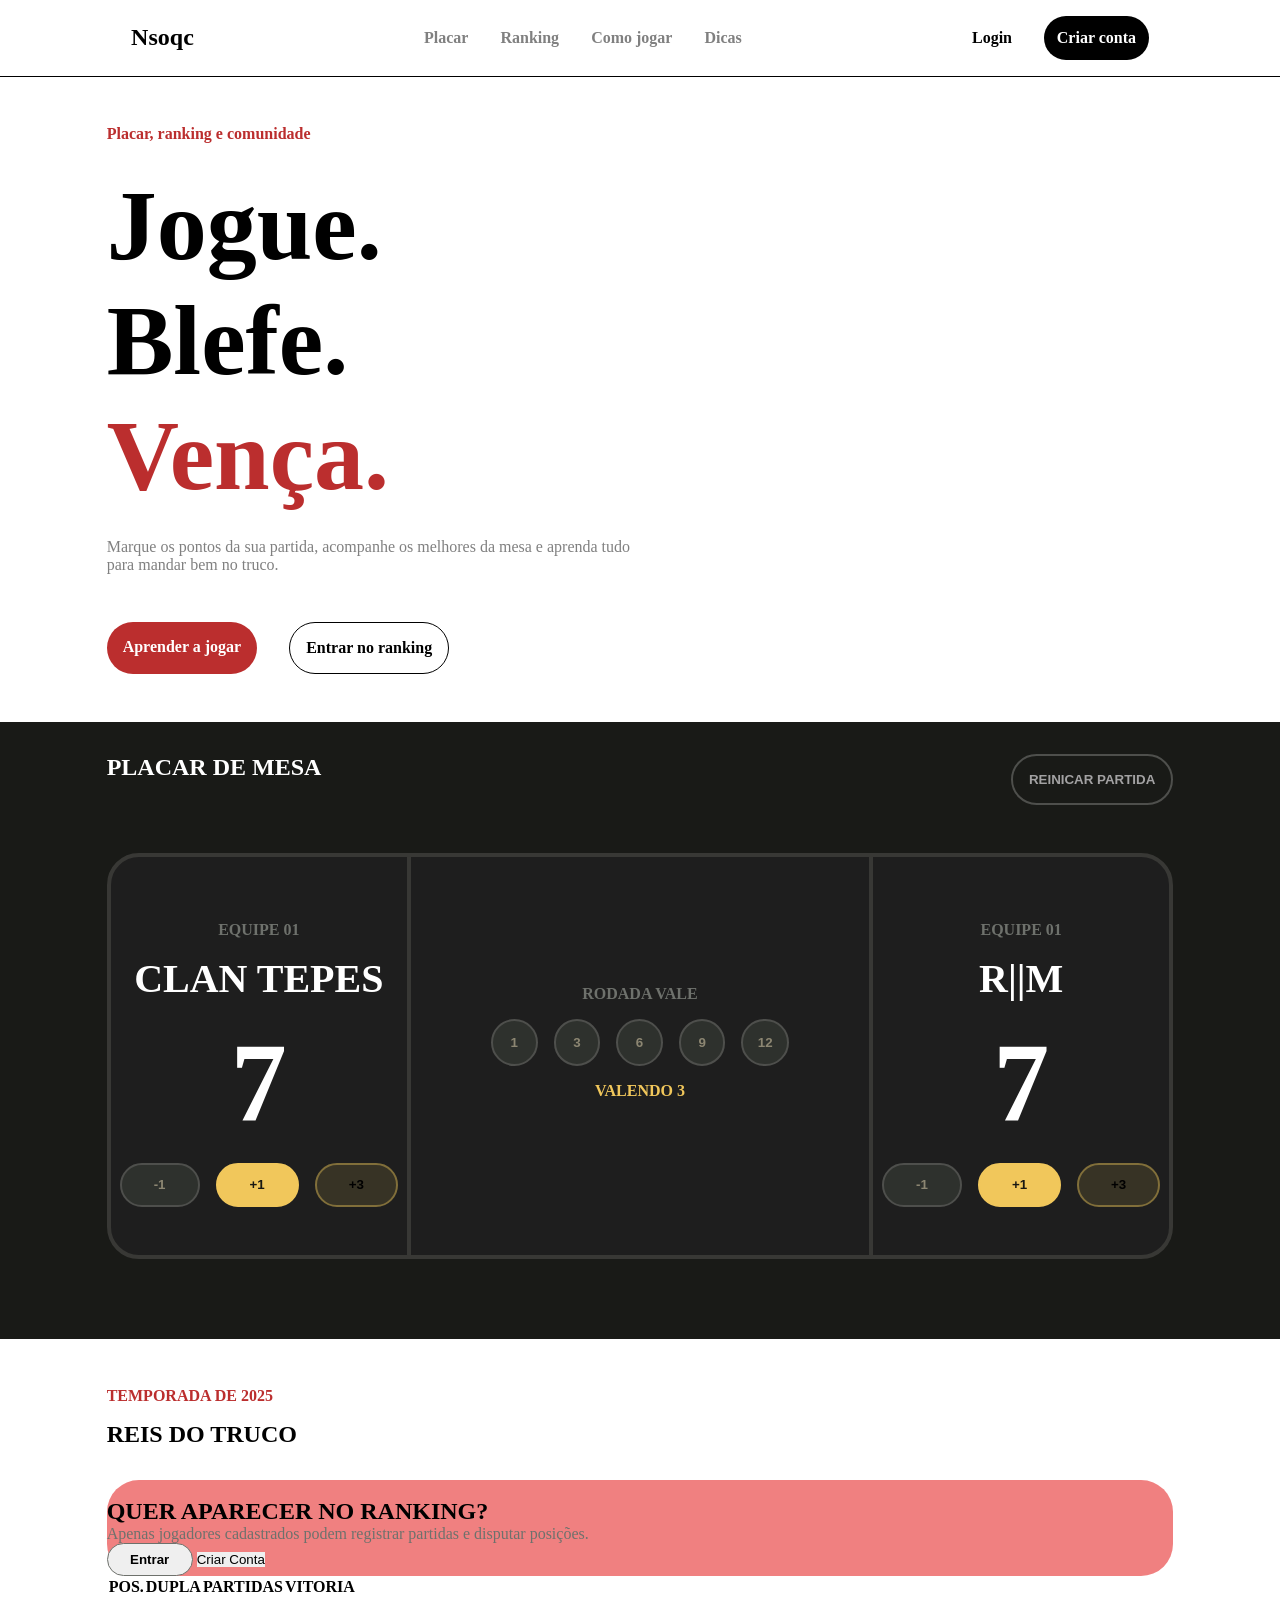
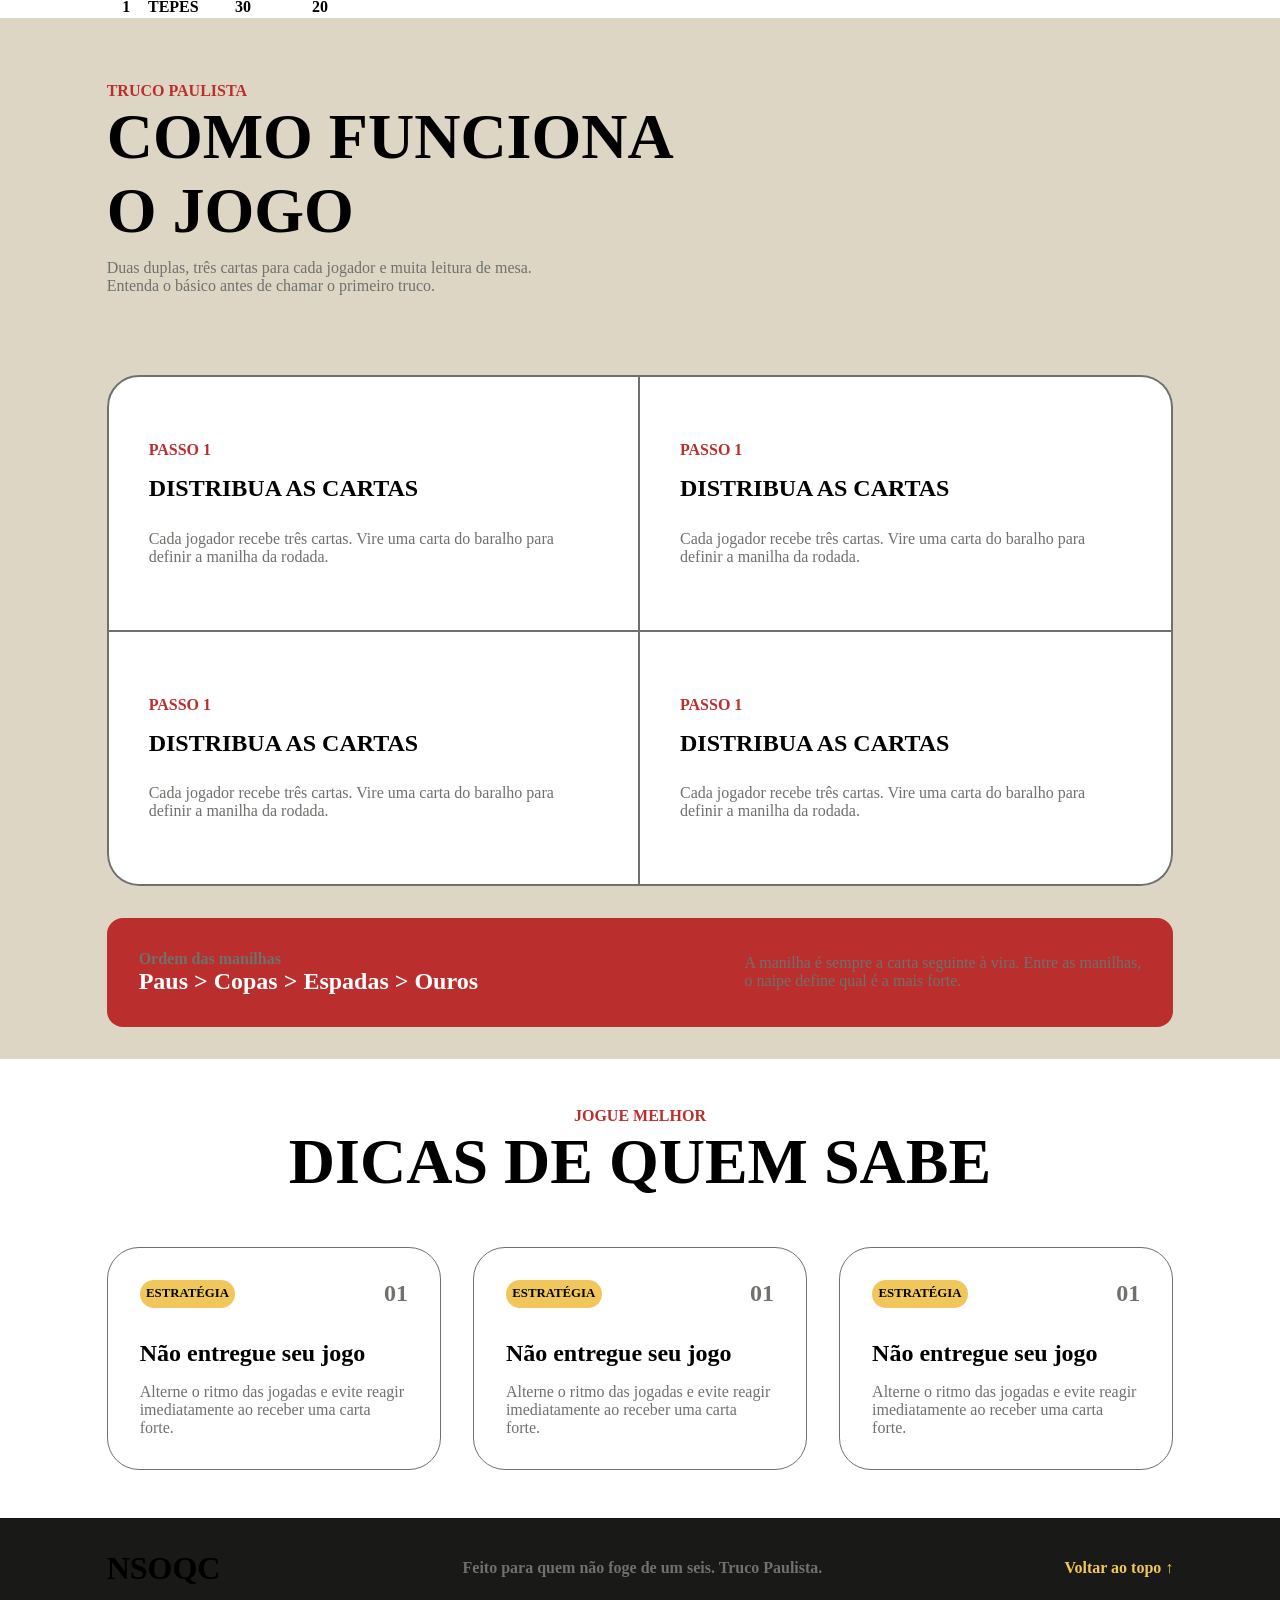
==== commit 23a90a75: "criação - ranking" ====
--- a/SIte/index.html
+++ b/SIte/index.html
@@ -110,6 +110,46 @@
 
         </section>
 
+        <section id="raking">
+
+            <div id="ranking_titulo">
+                <p>TEMPORADA DE 2025</p>
+                <h1>REIS DO TRUCO</h1>
+            </div>
+
+            <div id="aparecer_ranking"> 
+
+                <img src="" alt="">
+
+                <div id="raking_cards">
+                    <h2>QUER APARECER NO RANKING?</h2>
+                    <p>Apenas jogadores cadastrados podem registrar partidas e disputar posições.</p>
+                </div>
+
+                <div>
+                    <button id="rk_entrar">Entrar</button>
+                    <button id="rk_criar">Criar Conta</button>
+                </div>
+            </div>
+
+            <table>
+
+                <tr>
+                    <th>POS.</th>
+                    <th>DUPLA</th>
+                    <th>PARTIDAS</th>
+                    <th>VITORIA</th>
+                </tr>
+                <tr>
+                    <th>1</th>
+                    <th>TEPES</th>
+                    <th>30</th>
+                    <th>20</th>
+                </tr>
+
+            </table>
+        </section>
+
 
         <section id="comoJogar">
 
--- a/SIte/style.css
+++ b/SIte/style.css
@@ -343,6 +343,50 @@
 
 
 
+#raking{
+    grid-column: 2;
+    margin-top: 3pc;
+}
+#ranking_titulo p{
+    color: var(--vermelho);
+    font-weight: bold;
+    margin-bottom: 1pc;
+}
+#ranking_titulo h2{
+    font-size: 4pc;
+}
+
+#aparecer_ranking{
+    background-color: lightcoral;
+    margin-top: 2pc;
+    border-radius: 2pc;
+}
+
+#raking_cards p{
+    color: var(--cor_subTitulo);
+}
+
+#rk_entrar{
+    font-weight: bold;
+    border: 1px solid var(--cor_subTitulo);
+    border-radius: 2pc;
+    padding: 0.5pc 1.4pc;
+}
+
+
+
+
+
+
+
+
+
+
+
+
+
+
+
 
 
 #comoJogar{
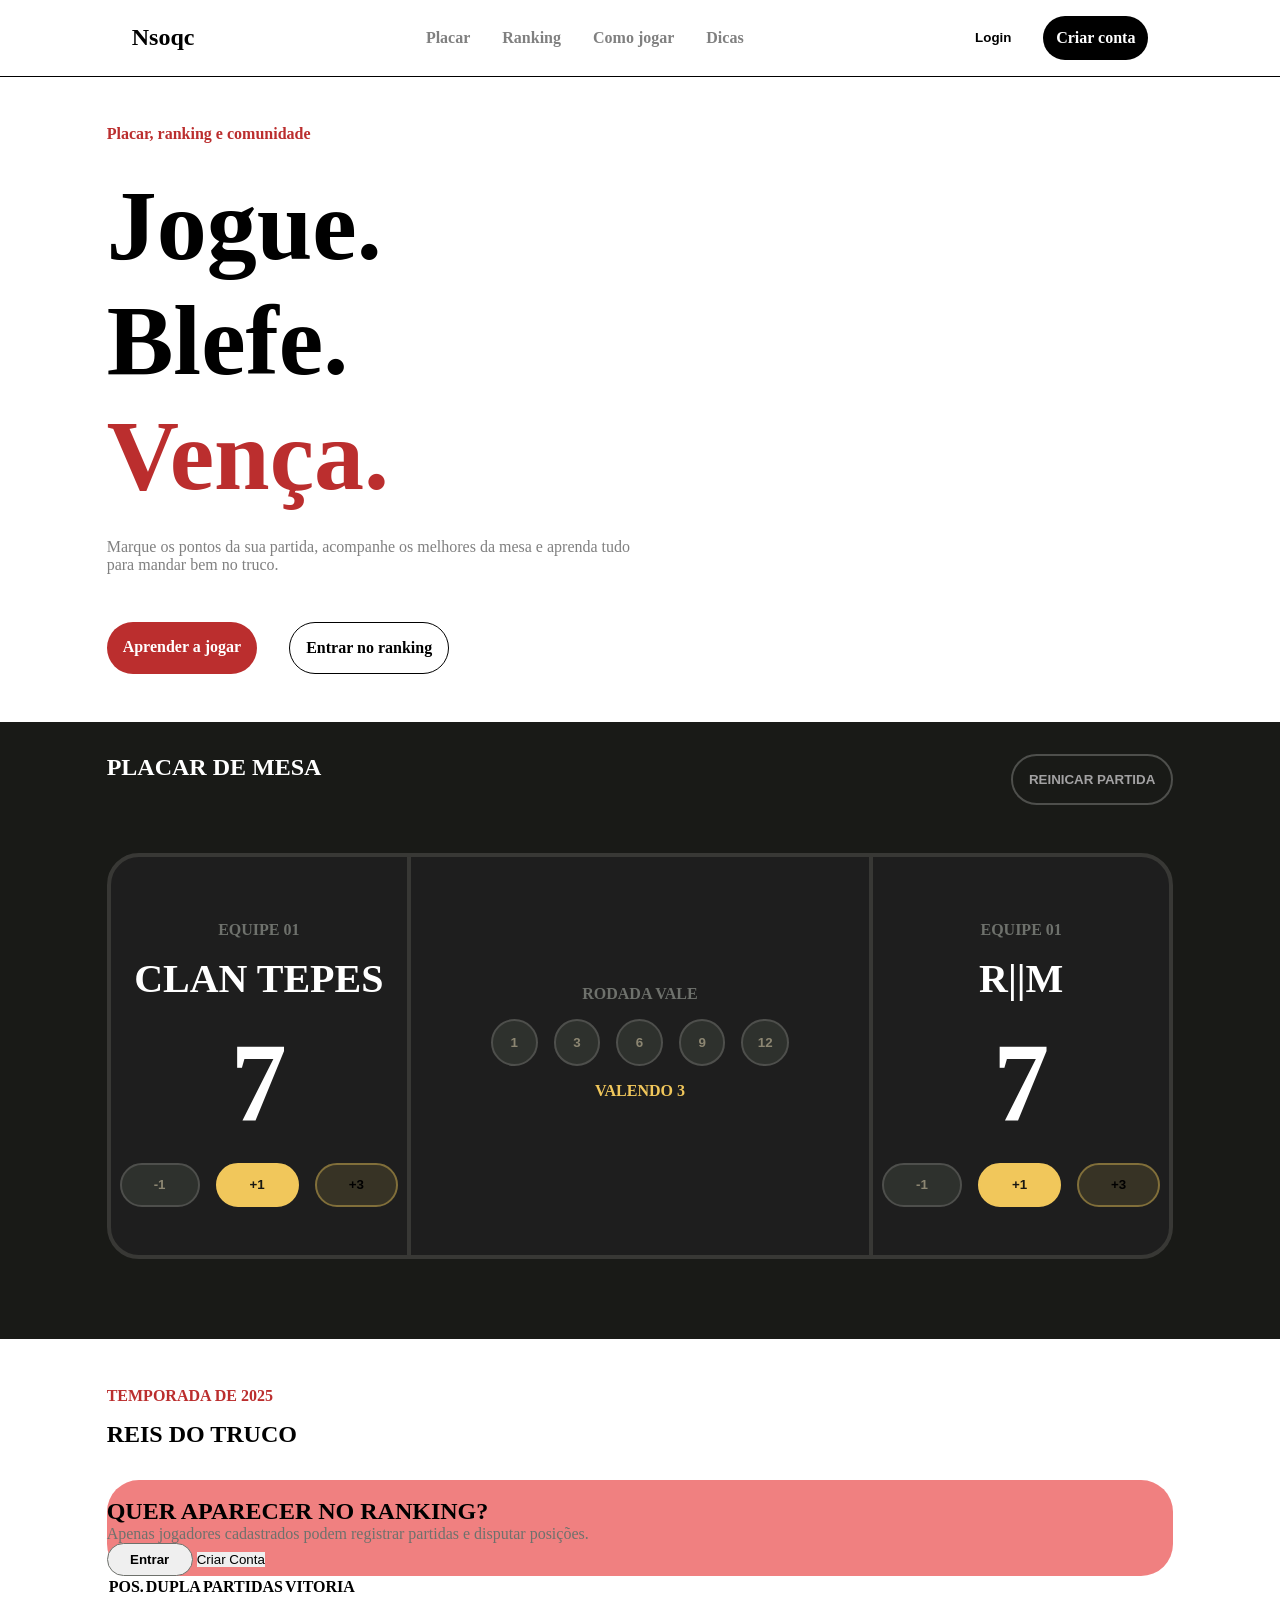
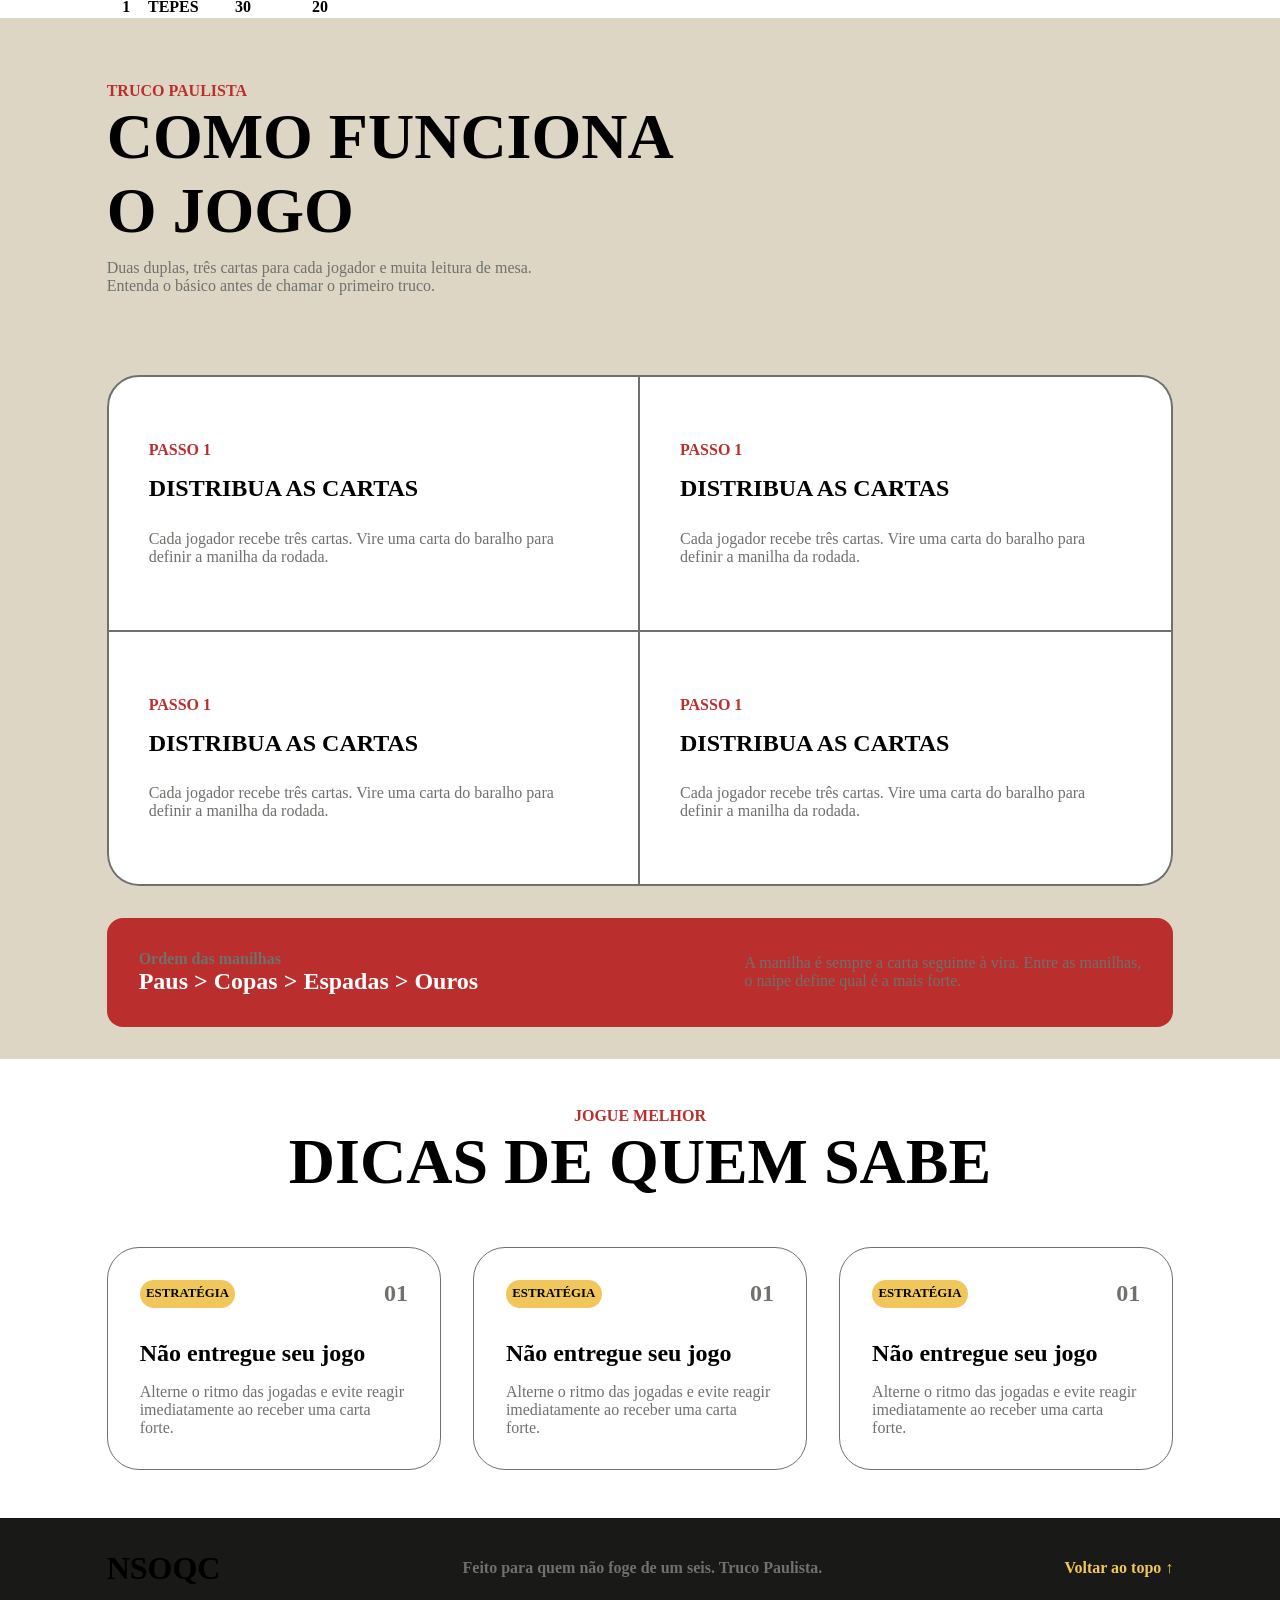
==== commit c1de5a6f: "Criação - login css" ====
--- a/SIte/index.html
+++ b/SIte/index.html
@@ -24,7 +24,8 @@
         
 
         <div id="botao">
-            <a id='login' href="">Login</a>
+            <button onclick="abrir()" id="login">Login</button>
+            <!-- <a id='login' href="">Login</a> -->
             <a id='cadastrase'href="">Criar conta</a>
 
         </div>
--- a/SIte/style.css
+++ b/SIte/style.css
@@ -117,6 +117,7 @@
     font-weight: bold;
     text-decoration: none;
     color: var(--preto);
+    background-color: white;
 }
 
 #cadastrase{
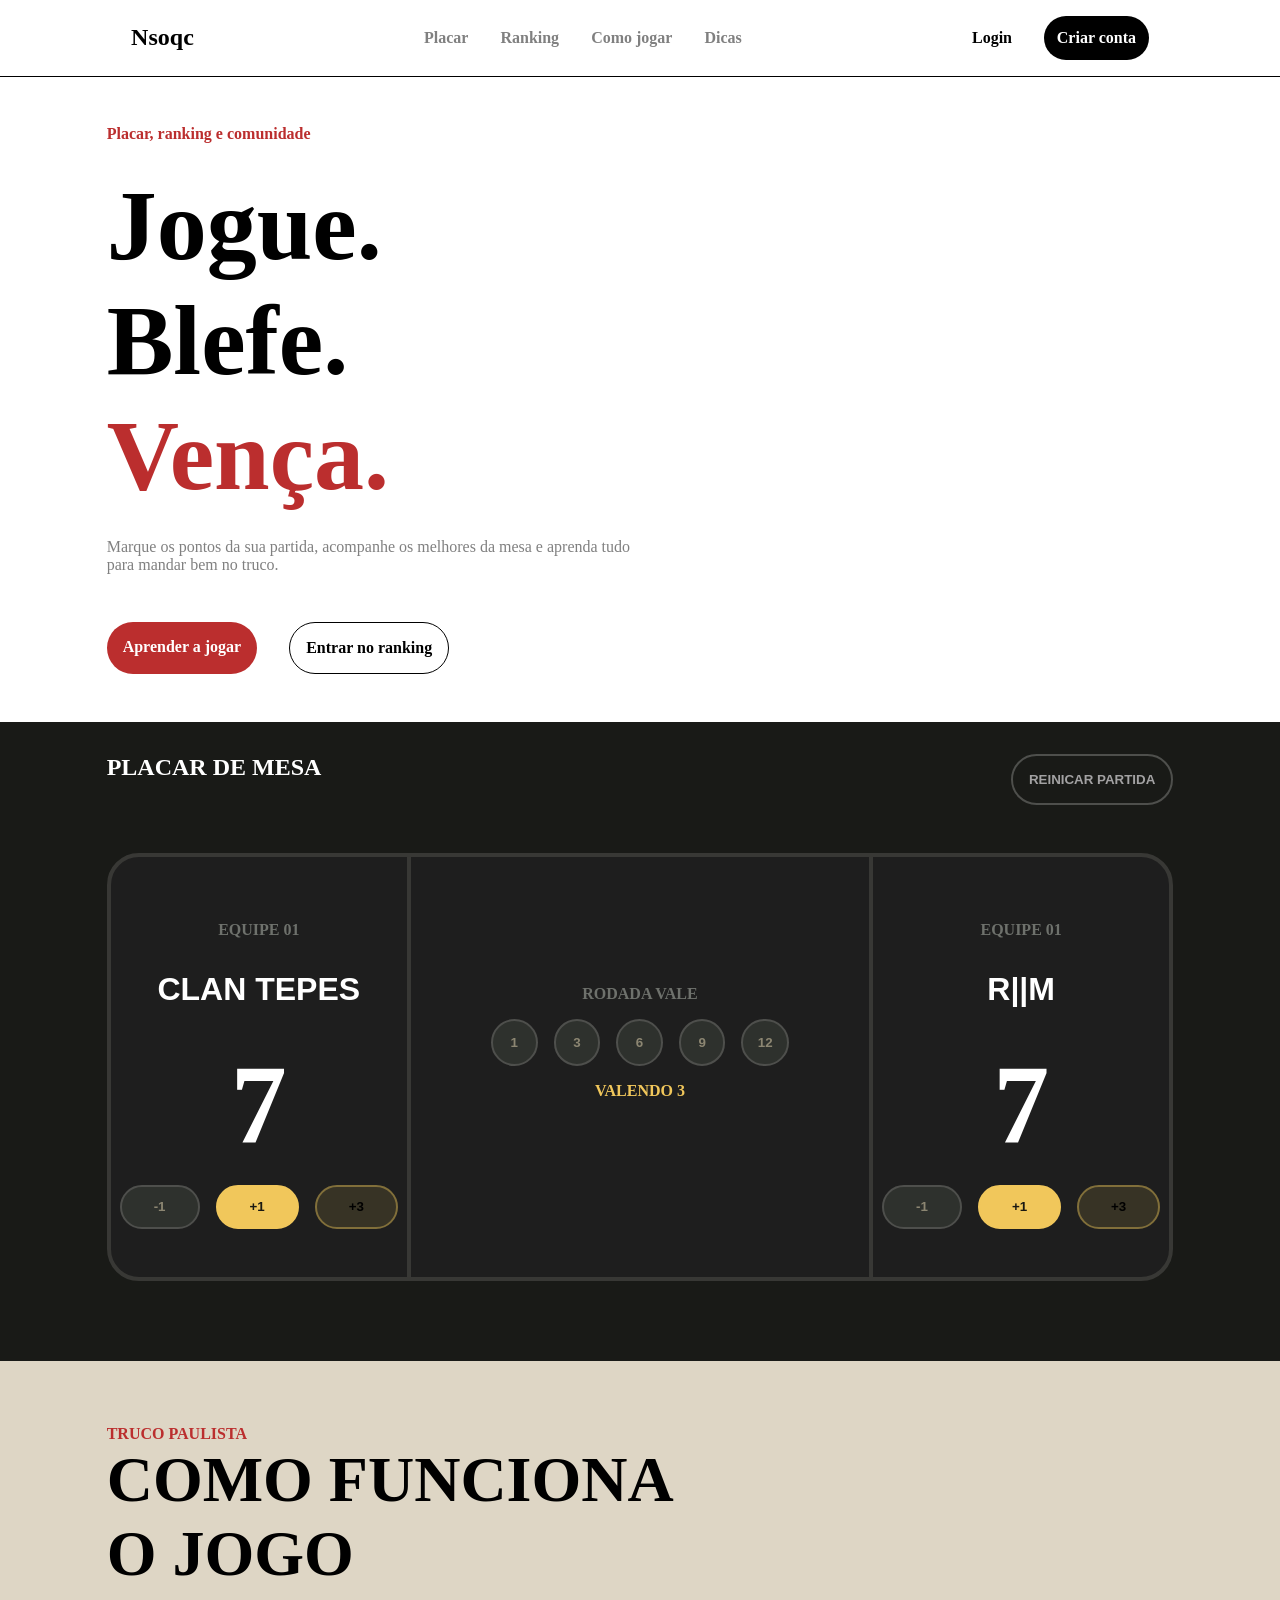
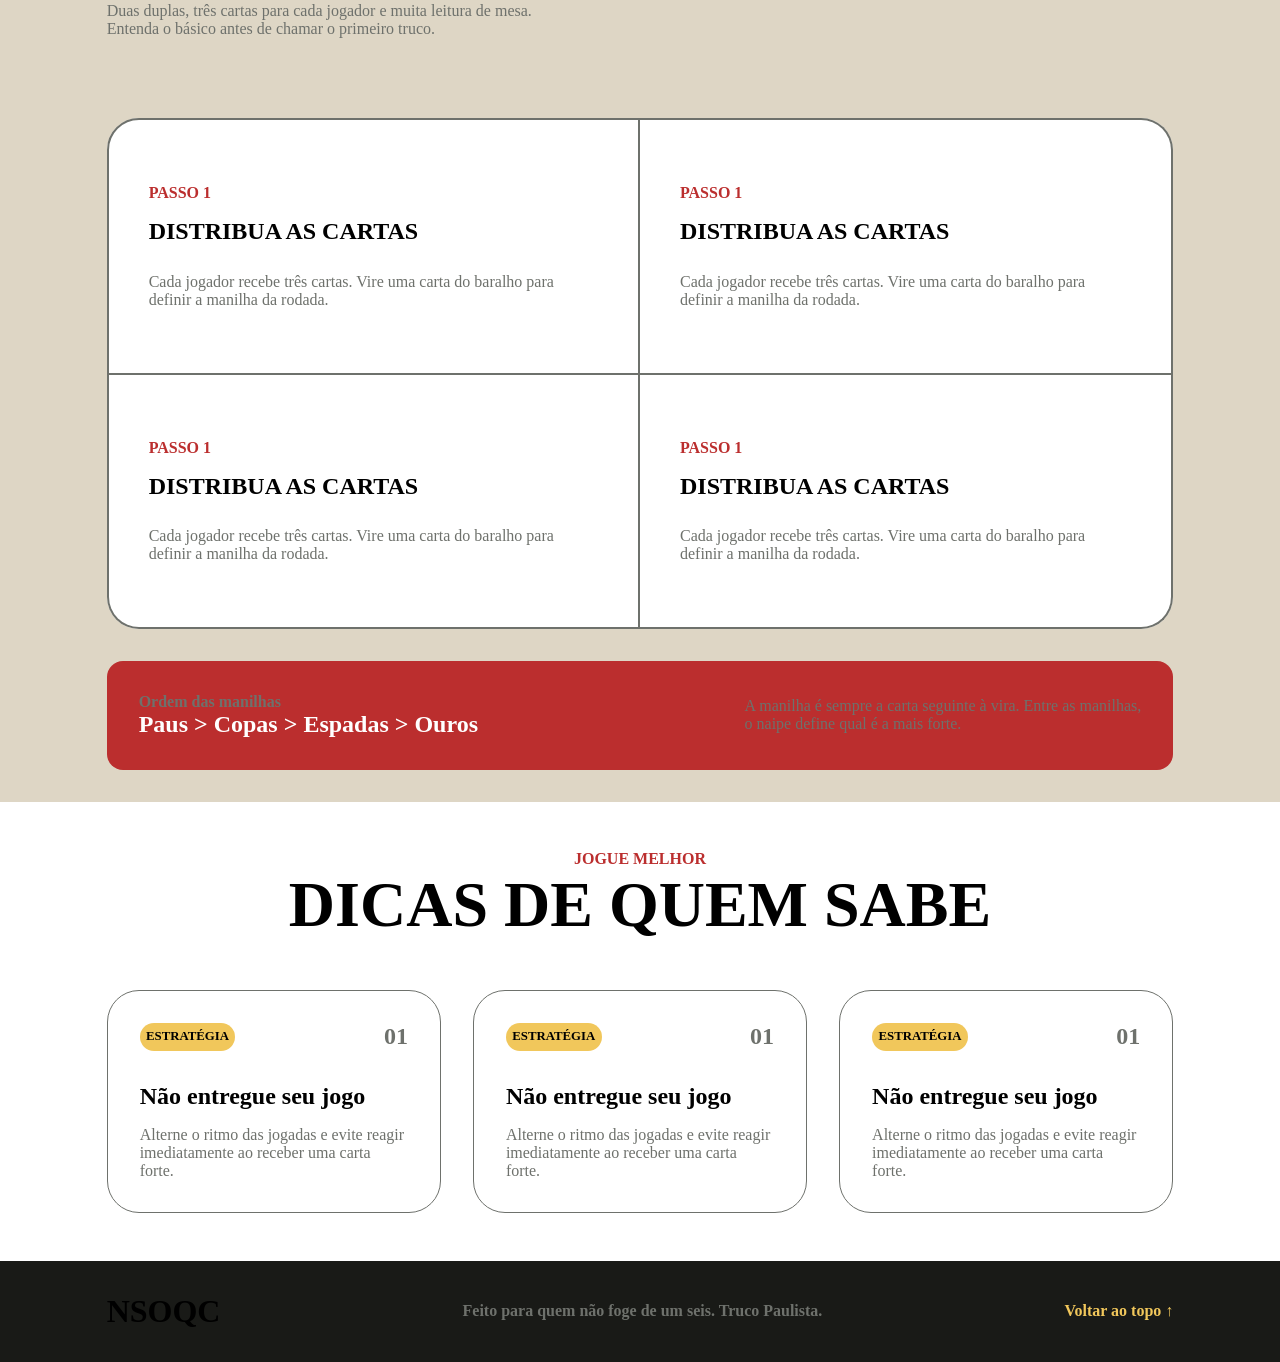
==== commit 8764c31f: "atualização - home placar e links" ====
--- a/SIte/index.html
+++ b/SIte/index.html
@@ -24,9 +24,10 @@
         
 
         <div id="botao">
-            <button onclick="abrir()" id="login">Login</button>
+            <a id="login" href="./login.html">Login</a>
+
             <!-- <a id='login' href="">Login</a> -->
-            <a id='cadastrase'href="">Criar conta</a>
+            <a id='cadastrase'href="./cadastro.html">Criar conta</a>
 
         </div>
 
@@ -67,7 +68,8 @@
 
                     <img src="" alt="">
                     <p class="dupla">EQUIPE 01</p>
-                    <h1 class="nome_equipe">CLAN TEPES</h1>
+                    <input id="nome_time" type="text" value="CLAN TEPES">
+                    <!-- <h1 class="nome_equipe">CLAN TEPES</h1> -->
                     <h1 class="ponto">7</h1>
                     <div class="placar_botao">
                         <button class="menosUm">-1</button>
@@ -97,7 +99,8 @@
                 <div class="card" id="borda_esquerda">
                     <img src="" alt="">
                     <p class="dupla">EQUIPE 01</p>
-                    <h1 class="nome_equipe">R||M</h1>
+                    <input id="nome_time" type="text" value="R||M">
+                    <!-- <h1 class="nome_equipe">R||M</h1> -->
                     <h1 class="ponto">7</h1>
                     <div class="placar_botao">
                         <button class="menosUm">-1</button>
@@ -110,7 +113,7 @@
             </div>
 
         </section>
-
+<!-- 
         <section id="raking">
 
             <div id="ranking_titulo">
@@ -149,7 +152,7 @@
                 </tr>
 
             </table>
-        </section>
+        </section> -->
 
 
         <section id="comoJogar">
--- a/SIte/style.css
+++ b/SIte/style.css
@@ -329,6 +329,21 @@
 .nome_equipe{
     font-size: 2.5pc;
 }
+#nome_time{
+    background-color: #1E1E1E;
+    border: none;
+    color: white;
+    font-size: 2pc;
+    margin: 1pc 0;
+    width: 15pc;
+    font-weight: bold;
+    text-align: center;
+    word-break: break-all;
+}
+#nome_time:focus{
+    outline: none;
+}
+
 .ponto{
     font-size: 7pc;
 
